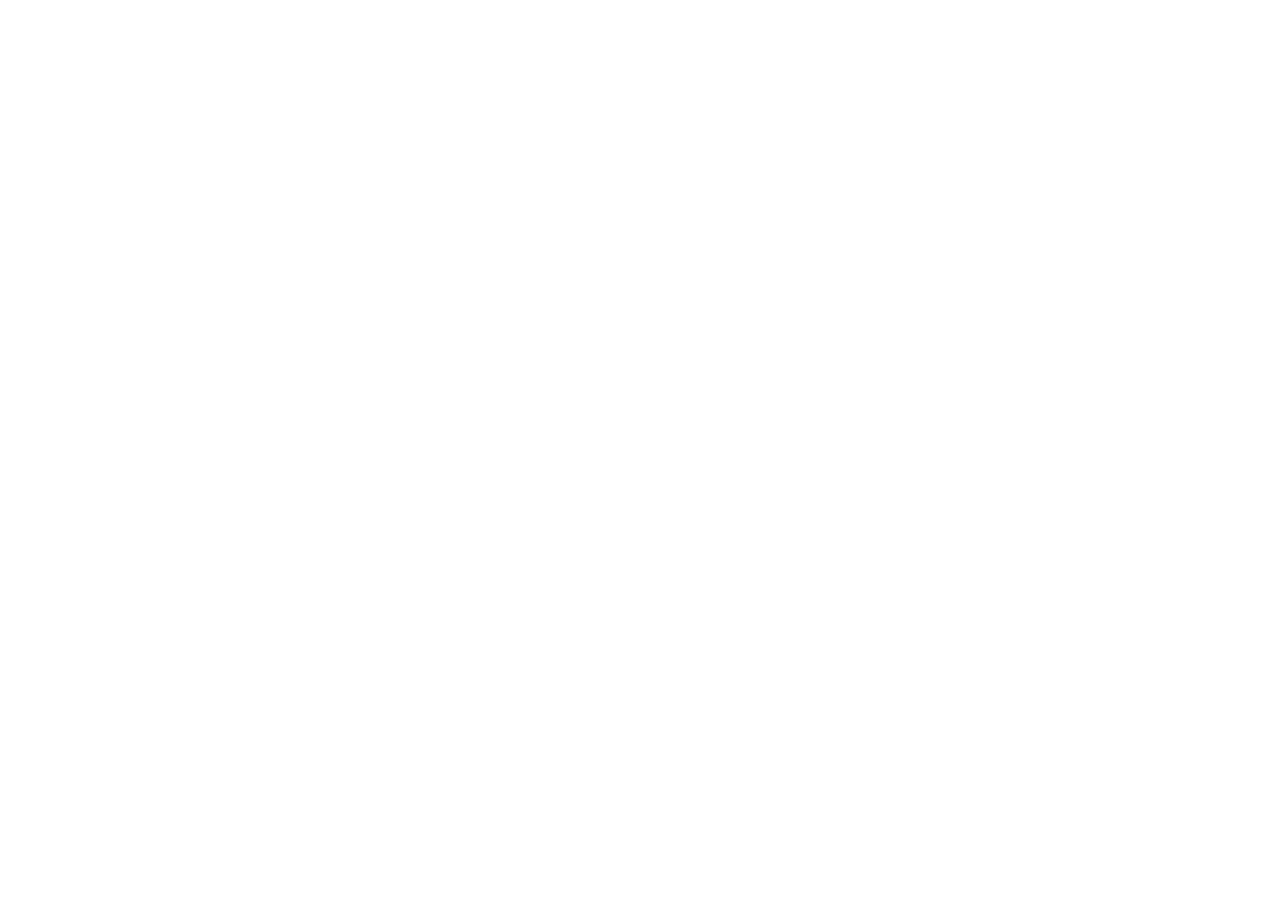
==== index.html @ f5304b47 "first commit" ====
<!DOCTYPE html>
<html lang="pt-PT">
<head>
  <meta charset="UTF-8">
  <meta name="viewport" content="width=device-width, initial-scale=1.0">
  <title>Document</title>
  <link rel="stylesheet" href="./assets/style/css/bootstrap.min.css">
  <link rel="stylesheet" href="./assets/style/css/style.css">
</head>
<body>
  
</body>
</html>
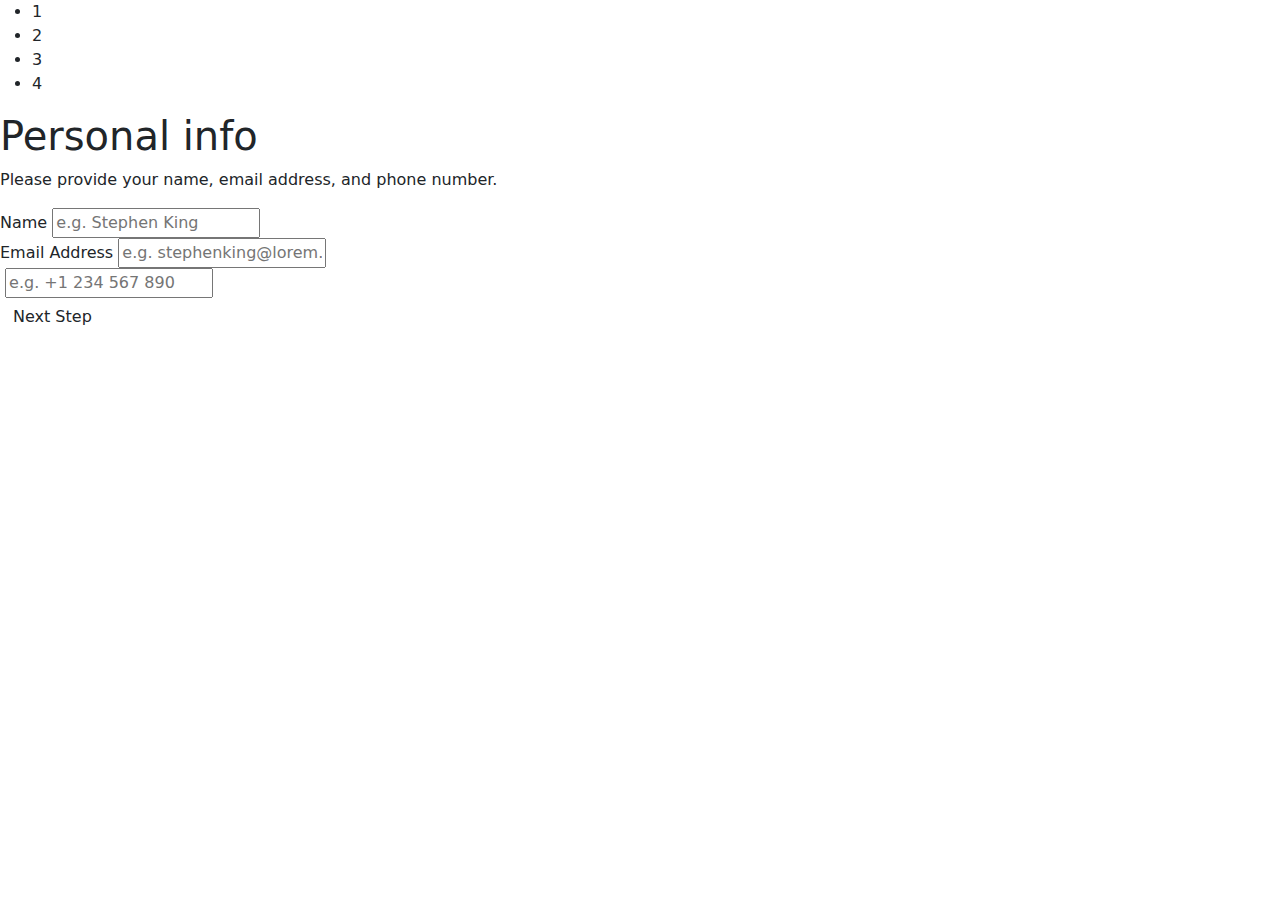
==== commit e8b5d751: "First page html definition before bootstrap" ====
--- a/index.html
+++ b/index.html
@@ -1,13 +1,51 @@
 <!DOCTYPE html>
 <html lang="pt-PT">
-<head>
-  <meta charset="UTF-8">
-  <meta name="viewport" content="width=device-width, initial-scale=1.0">
-  <title>Document</title>
-  <link rel="stylesheet" href="./assets/style/css/bootstrap.min.css">
-  <link rel="stylesheet" href="./assets/style/css/style.css">
-</head>
-<body>
-  
-</body>
-</html>+	<head>
+		<meta charset="UTF-8" />
+		<meta name="viewport" content="width=device-width, initial-scale=1.0" />
+		<title>Multi step form main</title>
+		<link
+			rel="shortcut icon"
+			href="./assets/image/favicon-32x32.png"
+			type="image/x-icon" />
+		<link rel="stylesheet" href="./assets/style/css/bootstrap.min.css" />
+		<link rel="stylesheet" href="./assets/style/css/style.css" />
+	</head>
+	<body>
+		<div class="main">
+			<div class="sidebar">
+				<div class="steps-container">
+					<ul class="steps">
+						<li class="step">1</li>
+						<li class="step">2</li>
+						<li class="step">3</li>
+						<li class="step">4</li>
+					</ul>
+				</div>
+			</div>
+			<form class="content-area">
+				<div class="content-area-main">
+					<h1 class="title">Personal info</h1>
+					<p class="text">
+						Please provide your name, email address, and phone number.
+					</p>
+					<div class="form-group">
+            <label class="label">Name</label>
+            <input type="text" placeholder="e.g. Stephen King">
+          </div>
+					<div class="form-group">
+            <label class="label">Email Address</label>
+            <input type="email" placeholder="e.g. stephenking@lorem.com">
+          </div>
+					<div class="form-group">
+            <label class="label"></label>
+            <input type="tel" placeholder="e.g. +1 234 567 890">
+          </div>
+				</div>
+				<div class="buttons-container">
+					<button class="btn button-dark" type="submit">Next Step</button>
+				</div>
+			</form>
+		</div>
+	</body>
+</html>
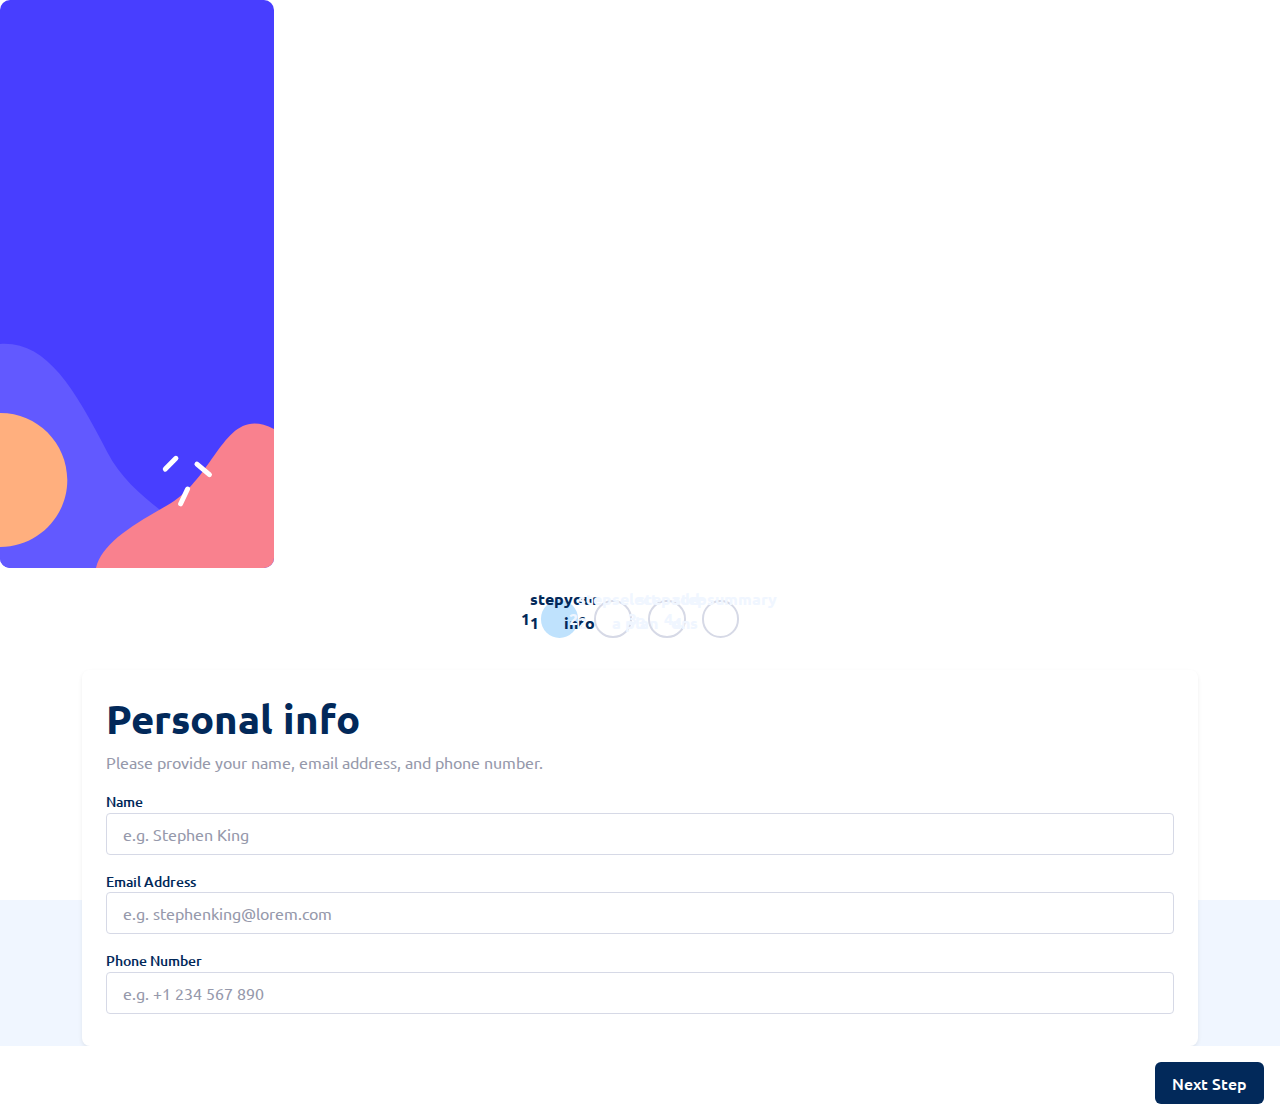
==== commit 0b59bcf1: "First page mobile done" ====
--- a/index.html
+++ b/index.html
@@ -6,44 +6,91 @@
 		<title>Multi step form main</title>
 		<link
 			rel="shortcut icon"
-			href="./assets/image/favicon-32x32.png"
+			href="./assets/images/favicon-32x32.png"
 			type="image/x-icon" />
 		<link rel="stylesheet" href="./assets/style/css/bootstrap.min.css" />
 		<link rel="stylesheet" href="./assets/style/css/style.css" />
 	</head>
 	<body>
-		<div class="main">
+		<div class="main d-flex flex-column h-100">
+			<img
+				src="./assets/images/bg-sidebar-mobile.svg"
+				alt="mobile-sidebar"
+				class="sidebar-image-mobile d-md-none col-12 col-md-2 bg-dark position-absolute" />
 			<div class="sidebar">
-				<div class="steps-container">
-					<ul class="steps">
-						<li class="step">1</li>
-						<li class="step">2</li>
-						<li class="step">3</li>
-						<li class="step">4</li>
-					</ul>
+				<img
+					src="./assets/images/bg-sidebar-desktop.svg"
+					alt="desktop-sidebar"
+					class="sidebar-image-desktop d-none d-md-flex" />
+				<ul class="steps mx-auto mb-0">
+					<li class="step active">
+						1
+						<div class="about d-none d-md-flex">
+							<p class="header-text">step 1</p>
+							<p class="desc-text">your info</p>
+						</div>
+					</li>
+					<li class="step">
+						2
+						<div class="about d-none d-md-flex">
+							<p class="header-text">step 2</p>
+							<p class="desc-text">select a plan</p>
+						</div>
+					</li>
+					<li class="step">
+						3
+						<div class="about d-none d-md-flex">
+							<p class="header-text">step 3</p>
+							<p class="desc-text"></p>
+							add-ons
+						</div>
+					</li>
+					<li class="step">
+						4
+						<div class="about d-none d-md-flex">
+							<p class="header-text">step 4</p>
+							<p class="desc-text"></p>
+							summary
+						</div>
+					</li>
+				</ul>
+			</div>
+			<form class="content-area position-relative d-flex flex-column h-100">
+				<div class="container">
+					<div class="content-area-main shadow-sm rounded-3">
+						<h1 class="title">Personal info</h1>
+						<p class="text pb-3">
+							Please provide your name, email address, and phone number.
+						</p>
+						<div class="d-flex flex-column gap-3 w-100 mb-2">
+							<div class="form-group">
+								<div class="label d-flex justify-content-between">Name <span class="alert-text d-none">This field is required</span></div>
+								<input
+									class="input rounded-1 px-3 py-2 w-100"
+									type="text"
+									placeholder="e.g. Stephen King" />
+							</div>
+							<div class="form-group">
+								<div class="label d-flex justify-content-between">Email Address <span class="alert-text d-none">This field is required</span></div>
+								<input
+									class="input rounded-1 px-3 py-2 w-100"
+									type="email"
+									placeholder="e.g. stephenking@lorem.com" />
+							</div>
+							<div class="form-group">
+								<div class="label d-flex justify-content-between">Phone Number <span class="alert-text d-none">This field is required</span></div>
+								<input
+									class="input rounded-1 px-3 py-2 w-100"
+									type="tel"
+									placeholder="e.g. +1 234 567 890" />
+							</div>
+						</div>
+					</div>
 				</div>
-			</div>
-			<form class="content-area">
-				<div class="content-area-main">
-					<h1 class="title">Personal info</h1>
-					<p class="text">
-						Please provide your name, email address, and phone number.
-					</p>
-					<div class="form-group">
-            <label class="label">Name</label>
-            <input type="text" placeholder="e.g. Stephen King">
-          </div>
-					<div class="form-group">
-            <label class="label">Email Address</label>
-            <input type="email" placeholder="e.g. stephenking@lorem.com">
-          </div>
-					<div class="form-group">
-            <label class="label"></label>
-            <input type="tel" placeholder="e.g. +1 234 567 890">
-          </div>
-				</div>
-				<div class="buttons-container">
-					<button class="btn button-dark" type="submit">Next Step</button>
+				<div class="buttons-container mt-auto p-3 d-flex flex-row">
+					<button class="btn button-dark ms-auto px-3 py-2" type="submit">
+						Next Step
+					</button>
 				</div>
 			</form>
 		</div>
--- a/assets/style/css/style.css
+++ b/assets/style/css/style.css
@@ -0,0 +1,102 @@
+@font-face {
+  font-family: "Ubuntu";
+  src: url(../../fonts/Ubuntu-Regular.ttf), url(../../fonts/Ubuntu-Medium.ttf), url(../../fonts/Ubuntu-Bold.ttf);
+  font-weight: 400;
+}
+@font-face {
+  font-family: "Ubuntu";
+  src: url(../../fonts/Ubuntu-Medium.ttf), url(../../fonts/Ubuntu-Regular.ttf), url(../../fonts/Ubuntu-Bold.ttf);
+  font-weight: 500;
+}
+@font-face {
+  font-family: "Ubuntu";
+  src: url(../../fonts/Ubuntu-Bold.ttf), url(../../fonts/Ubuntu-Regular.ttf), url(../../fonts/Ubuntu-Medium.ttf);
+  font-weight: 700;
+}
+* {
+  font-family: "Ubuntu", sans-serif;
+}
+
+.title {
+  color: #02295a;
+  font-weight: 700;
+}
+
+.text {
+  margin-bottom: 0.1rem;
+  color: #9699ab;
+}
+
+html,
+body {
+  height: 100%;
+  background-color: #f0f6ff;
+}
+
+.main {
+  position: relative;
+}
+
+.sidebar {
+  width: 100%;
+}
+.sidebar .steps {
+  position: relative;
+  list-style: none;
+  padding: 2rem 0;
+  display: flex;
+  justify-content: center;
+  gap: 1rem;
+}
+.sidebar .steps .step {
+  width: 2.35rem;
+  height: 2.35rem;
+  display: flex;
+  align-items: center;
+  justify-content: center;
+  border-radius: 50%;
+  border: 2px solid #d6d9e6;
+  font-weight: 700;
+  color: #f0f6ff;
+}
+.sidebar .steps .step.active {
+  border: none;
+  color: #02295a;
+  background-color: #bfe2fd;
+}
+
+.content-area .content-area-main {
+  padding: 1.5rem;
+  background-color: #ffffff;
+}
+.content-area .content-area-main .label {
+  font-size: 0.9rem;
+  font-weight: 500;
+  color: #02295a;
+}
+.content-area .content-area-main .input::placeholder {
+  color: #9699ab;
+}
+.content-area .buttons-container {
+  background-color: #ffffff;
+}
+
+.button-dark {
+  font-weight: 500;
+  color: #ffffff;
+  background-color: #02295a;
+}
+
+.input {
+  border: 1px solid #d6d9e6;
+}
+
+@media only screen and (min-width: 768px) {
+  .main {
+    display: flex;
+    flex-direction: row;
+    background-color: #ffffff;
+  }
+}
+
+/*# sourceMappingURL=style.css.map */
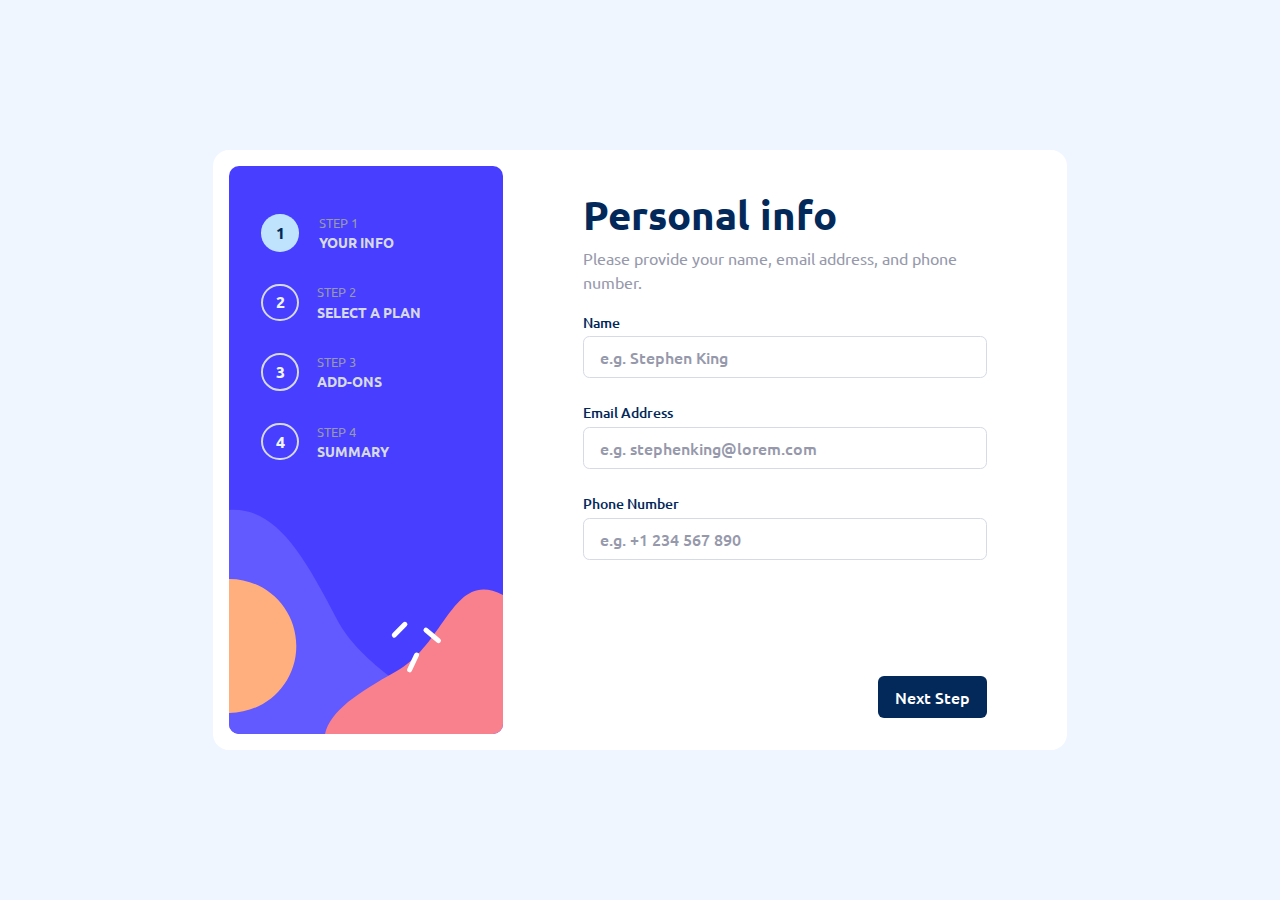
==== commit e1b1794b: "First page done" ====
--- a/index.html
+++ b/index.html
@@ -11,17 +11,18 @@
 		<link rel="stylesheet" href="./assets/style/css/bootstrap.min.css" />
 		<link rel="stylesheet" href="./assets/style/css/style.css" />
 	</head>
-	<body>
-		<div class="main d-flex flex-column h-100">
+	<body class="d-flex flex-column">
+		<div
+			class="main d-flex flex-column h-100 col-md-10 col-lg-9 col-xl-8 col-xxl-7 m-md-auto p-md-3 rounded-4 pe-md-0">
 			<img
 				src="./assets/images/bg-sidebar-mobile.svg"
 				alt="mobile-sidebar"
-				class="sidebar-image-mobile d-md-none col-12 col-md-2 bg-dark position-absolute" />
-			<div class="sidebar">
+				class="sidebar-image-mobile d-md-none col-12 position-absolute" />
+			<div class="sidebar d-md-block col-md-5 rounded-4">
 				<img
 					src="./assets/images/bg-sidebar-desktop.svg"
 					alt="desktop-sidebar"
-					class="sidebar-image-desktop d-none d-md-flex" />
+					class="sidebar-image-desktop d-none d-md-block col-12 img-fluid h-100 w-100" />
 				<ul class="steps mx-auto mb-0">
 					<li class="step active">
 						1
@@ -41,44 +42,53 @@
 						3
 						<div class="about d-none d-md-flex">
 							<p class="header-text">step 3</p>
-							<p class="desc-text"></p>
-							add-ons
+							<p class="desc-text">add-ons</p>
 						</div>
 					</li>
 					<li class="step">
 						4
 						<div class="about d-none d-md-flex">
 							<p class="header-text">step 4</p>
-							<p class="desc-text"></p>
-							summary
+							<p class="desc-text">summary</p>
 						</div>
 					</li>
 				</ul>
 			</div>
-			<form class="content-area position-relative d-flex flex-column h-100">
-				<div class="container">
+			<form
+				class="content-area position-relative d-flex flex-column h-100 col-md-12 mx-md-auto px-md-4">
+				<div class="content-width h-100 d-flex flex-column px-md-2 pt-md-3 pt-lg-4">
+          <div class="container p-md-0 p-md-0 px-lg-5">
 					<div class="content-area-main shadow-sm rounded-3">
 						<h1 class="title">Personal info</h1>
 						<p class="text pb-3">
 							Please provide your name, email address, and phone number.
 						</p>
-						<div class="d-flex flex-column gap-3 w-100 mb-2">
+						<div class="d-flex flex-column gap-3 gap-md-4 w-100 mb-2">
 							<div class="form-group">
-								<div class="label d-flex justify-content-between">Name <span class="alert-text d-none">This field is required</span></div>
+								<div class="label d-flex justify-content-between">
+									Name
+									<span class="alert-text d-none">This field is required</span>
+								</div>
 								<input
 									class="input rounded-1 px-3 py-2 w-100"
 									type="text"
 									placeholder="e.g. Stephen King" />
 							</div>
 							<div class="form-group">
-								<div class="label d-flex justify-content-between">Email Address <span class="alert-text d-none">This field is required</span></div>
+								<div class="label d-flex justify-content-between">
+									Email Address
+									<span class="alert-text d-none">This field is required</span>
+								</div>
 								<input
 									class="input rounded-1 px-3 py-2 w-100"
 									type="email"
 									placeholder="e.g. stephenking@lorem.com" />
 							</div>
 							<div class="form-group">
-								<div class="label d-flex justify-content-between">Phone Number <span class="alert-text d-none">This field is required</span></div>
+								<div class="label d-flex justify-content-between">
+									Phone Number
+									<span class="alert-text d-none">This field is required</span>
+								</div>
 								<input
 									class="input rounded-1 px-3 py-2 w-100"
 									type="tel"
@@ -87,11 +97,12 @@
 						</div>
 					</div>
 				</div>
-				<div class="buttons-container mt-auto p-3 d-flex flex-row">
+				<div class="buttons-container mt-auto p-3 d-flex flex-row px-lg-5">
 					<button class="btn button-dark ms-auto px-3 py-2" type="submit">
 						Next Step
 					</button>
 				</div>
+        </div>
 			</form>
 		</div>
 	</body>
--- a/assets/style/css/style.css
+++ b/assets/style/css/style.css
@@ -37,9 +37,6 @@
   position: relative;
 }
 
-.sidebar {
-  width: 100%;
-}
 .sidebar .steps {
   position: relative;
   list-style: none;
@@ -89,13 +86,80 @@
 
 .input {
   border: 1px solid #d6d9e6;
+  outline: none;
+  color: #02295a;
+  font-weight: 500;
+}
+.input:focus {
+  border-color: #adbeff;
 }
 
 @media only screen and (min-width: 768px) {
   .main {
+    height: auto !important;
+    display: grid !important;
+    grid-template-columns: auto 1fr;
+    flex-direction: row !important;
+    position: relative;
+    background-color: #ffffff;
+  }
+  .main .sidebar {
+    height: 100%;
+    width: 100%;
+    position: relative;
+  }
+  .main .sidebar .steps {
+    position: absolute;
+    top: 0;
+    left: 0;
+    width: 100%;
+    flex-direction: column;
+    padding: 3rem 2rem;
+    gap: 2rem;
+  }
+  .main .sidebar .steps .step {
+    position: relative;
+  }
+  .main .sidebar .steps .step .about {
+    position: absolute;
+    width: max-content;
     display: flex;
-    flex-direction: row;
-    background-color: #ffffff;
+    flex-direction: column;
+    left: calc(100% + 1.25rem);
+    top: 50%;
+    transform: translateY(-50%);
+  }
+  .main .sidebar .steps .step .about .header-text,
+  .main .sidebar .steps .step .about .desc-text {
+    margin: 0 !important;
+    text-transform: uppercase;
+    font-size: 0.9rem;
+  }
+  .main .sidebar .steps .step .about .header-text.header-text,
+  .main .sidebar .steps .step .about .desc-text.header-text {
+    color: #9699ab;
+    font-size: 0.8rem;
+    font-weight: 400;
+  }
+  .main .sidebar .steps .step .about .header-text.desc-text,
+  .main .sidebar .steps .step .about .desc-text.desc-text {
+    color: #d6d9e6;
+  }
+  .main .content-area .content-area-main {
+    box-shadow: none !important;
+    height: 100%;
+    padding: 0;
+    background: none;
+  }
+  .main .content-area .buttons-container {
+    background: none;
+  }
+  .input {
+    border-radius: 0.4rem !important;
+  }
+  .label {
+    margin-bottom: 0.2rem;
+    font-weight: 500;
   }
 }
 
